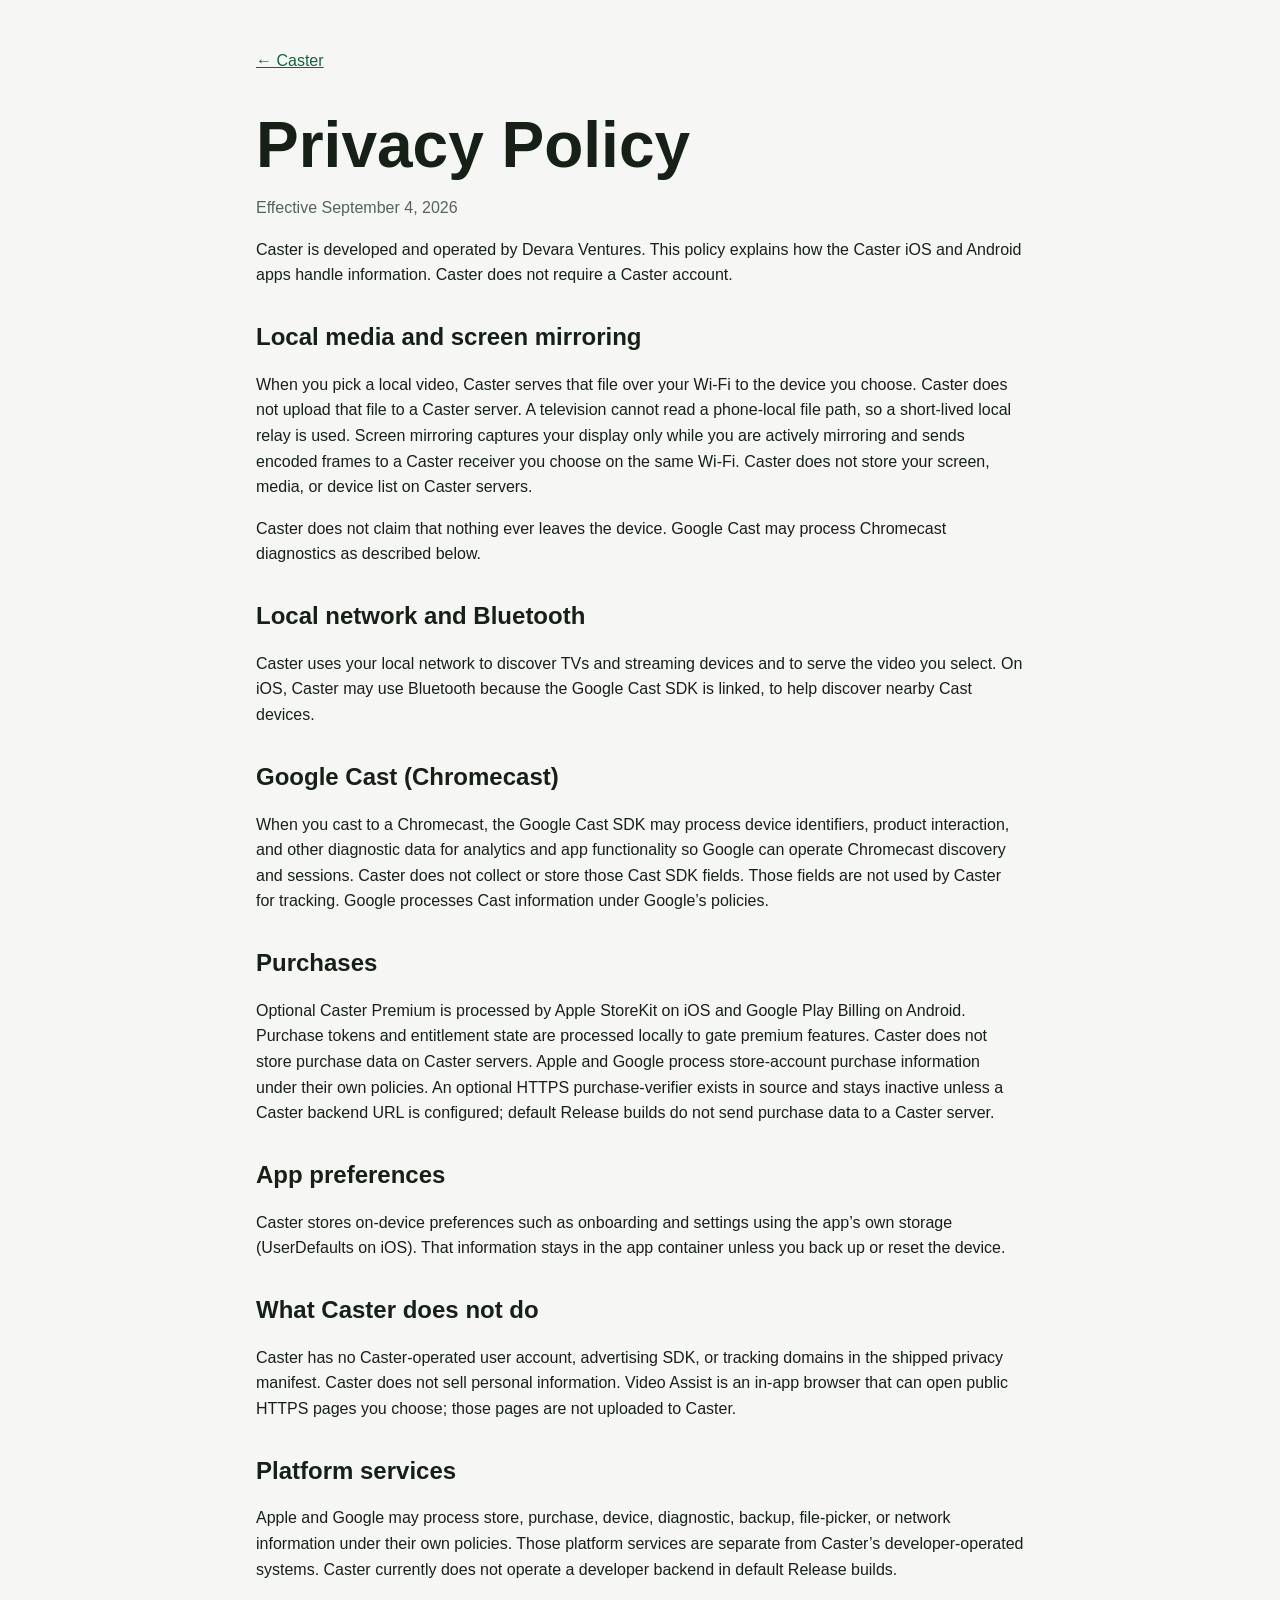
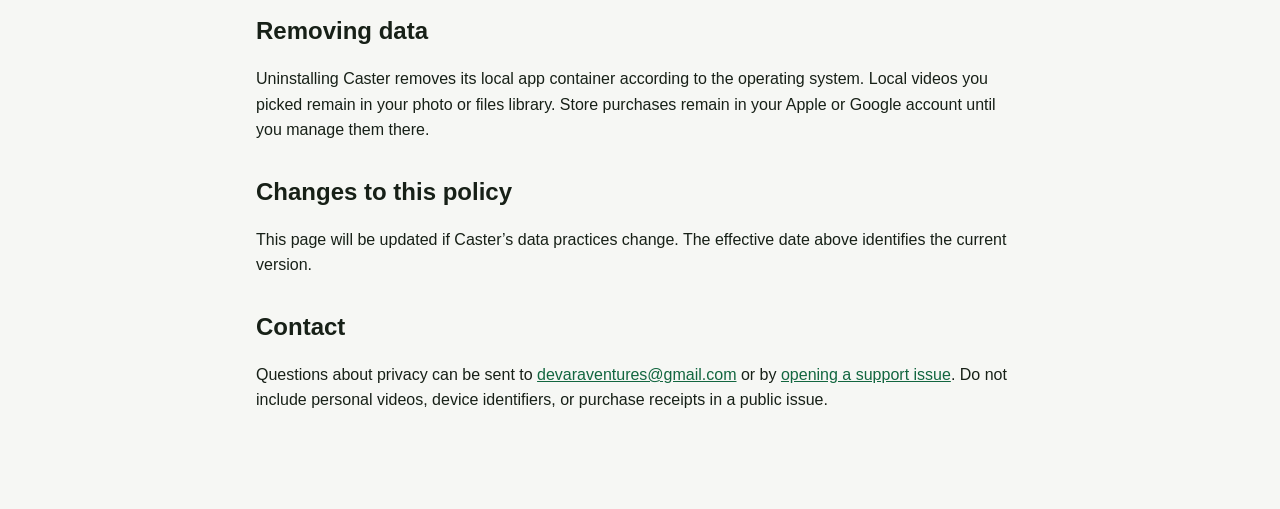
==== privacy.html @ 83dca1e8 "Add Caster public home, privacy, support, and terms pages." ====
<!doctype html>
<html lang="en">
<head>
  <meta charset="utf-8">
  <meta name="viewport" content="width=device-width, initial-scale=1">
  <title>Caster Privacy Policy</title>
  <meta name="description" content="Privacy Policy for Caster.">
  <link rel="stylesheet" href="styles.css">
</head>
<body>
  <main>
    <a class="back" href="index.html">← Caster</a>
    <h1>Privacy Policy</h1>
    <p class="updated">Effective September 4, 2026</p>

    <p>Caster is developed and operated by Devara Ventures. This policy explains how the Caster iOS and Android apps handle information. Caster does not require a Caster account.</p>

    <h2>Local media and screen mirroring</h2>
    <p>When you pick a local video, Caster serves that file over your Wi-Fi to the device you choose. Caster does not upload that file to a Caster server. A television cannot read a phone-local file path, so a short-lived local relay is used. Screen mirroring captures your display only while you are actively mirroring and sends encoded frames to a Caster receiver you choose on the same Wi-Fi. Caster does not store your screen, media, or device list on Caster servers.</p>
    <p>Caster does not claim that nothing ever leaves the device. Google Cast may process Chromecast diagnostics as described below.</p>

    <h2>Local network and Bluetooth</h2>
    <p>Caster uses your local network to discover TVs and streaming devices and to serve the video you select. On iOS, Caster may use Bluetooth because the Google Cast SDK is linked, to help discover nearby Cast devices.</p>

    <h2>Google Cast (Chromecast)</h2>
    <p>When you cast to a Chromecast, the Google Cast SDK may process device identifiers, product interaction, and other diagnostic data for analytics and app functionality so Google can operate Chromecast discovery and sessions. Caster does not collect or store those Cast SDK fields. Those fields are not used by Caster for tracking. Google processes Cast information under Google’s policies.</p>

    <h2>Purchases</h2>
    <p>Optional Caster Premium is processed by Apple StoreKit on iOS and Google Play Billing on Android. Purchase tokens and entitlement state are processed locally to gate premium features. Caster does not store purchase data on Caster servers. Apple and Google process store-account purchase information under their own policies. An optional HTTPS purchase-verifier exists in source and stays inactive unless a Caster backend URL is configured; default Release builds do not send purchase data to a Caster server.</p>

    <h2>App preferences</h2>
    <p>Caster stores on-device preferences such as onboarding and settings using the app’s own storage (UserDefaults on iOS). That information stays in the app container unless you back up or reset the device.</p>

    <h2>What Caster does not do</h2>
    <p>Caster has no Caster-operated user account, advertising SDK, or tracking domains in the shipped privacy manifest. Caster does not sell personal information. Video Assist is an in-app browser that can open public HTTPS pages you choose; those pages are not uploaded to Caster.</p>

    <h2>Platform services</h2>
    <p>Apple and Google may process store, purchase, device, diagnostic, backup, file-picker, or network information under their own policies. Those platform services are separate from Caster’s developer-operated systems. Caster currently does not operate a developer backend in default Release builds.</p>

    <h2>Removing data</h2>
    <p>Uninstalling Caster removes its local app container according to the operating system. Local videos you picked remain in your photo or files library. Store purchases remain in your Apple or Google account until you manage them there.</p>

    <h2>Changes to this policy</h2>
    <p>This page will be updated if Caster’s data practices change. The effective date above identifies the current version.</p>

    <h2>Contact</h2>
    <p>Questions about privacy can be sent to <a href="mailto:devaraventures@gmail.com">devaraventures@gmail.com</a> or by <a href="https://github.com/ramsaijanapana/caster-public/issues/new">opening a support issue</a>. Do not include personal videos, device identifiers, or purchase receipts in a public issue.</p>
  </main>
</body>
</html>
---- styles.css ----
:root {
  color-scheme: light dark;
  font-family: -apple-system, BlinkMacSystemFont, "Segoe UI", sans-serif;
  line-height: 1.6;
  background: #f6f7f4;
  color: #172017;
}

body { margin: 0; }
main { max-width: 48rem; margin: 0 auto; padding: 3rem 1.25rem 5rem; }
header { padding: 2rem 0; }
h1 { font-size: clamp(2.2rem, 7vw, 4rem); line-height: 1.05; margin: .4rem 0 1rem; }
h2 { margin-top: 2.2rem; line-height: 1.2; }
a { color: #12663f; }
nav { display: grid; gap: .8rem; }
nav a { display: block; padding: 1rem 1.2rem; border: 1px solid #b8c8bc; border-radius: .8rem; background: #fff; text-decoration: none; font-weight: 600; }
.eyebrow { text-transform: uppercase; letter-spacing: .14em; font-weight: 700; color: #49604f; }
.updated { color: #56635a; }
.back { display: inline-block; margin-bottom: 2rem; }

@media (prefers-color-scheme: dark) {
  :root { background: #101510; color: #eff4ef; }
  a { color: #8fe0b1; }
  nav a { background: #192219; border-color: #354a39; }
  .eyebrow, .updated { color: #adc0b1; }
}
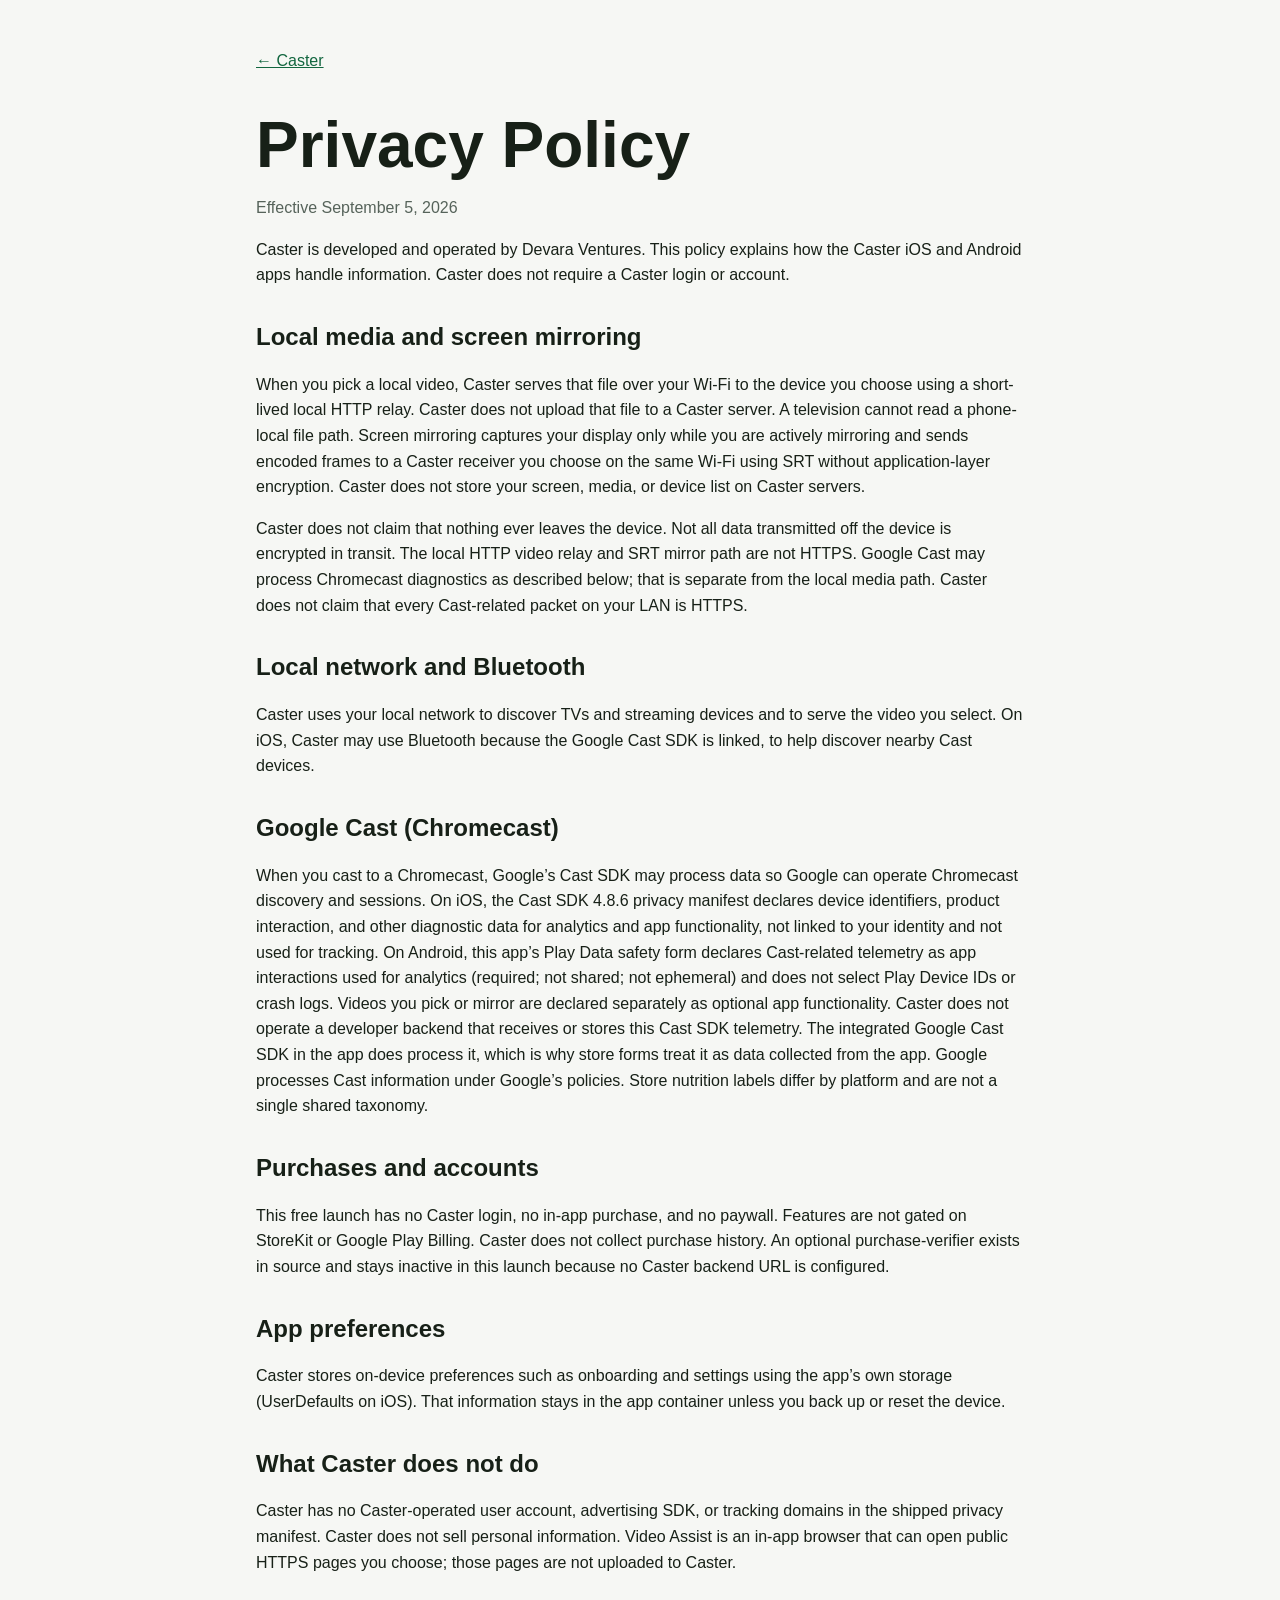
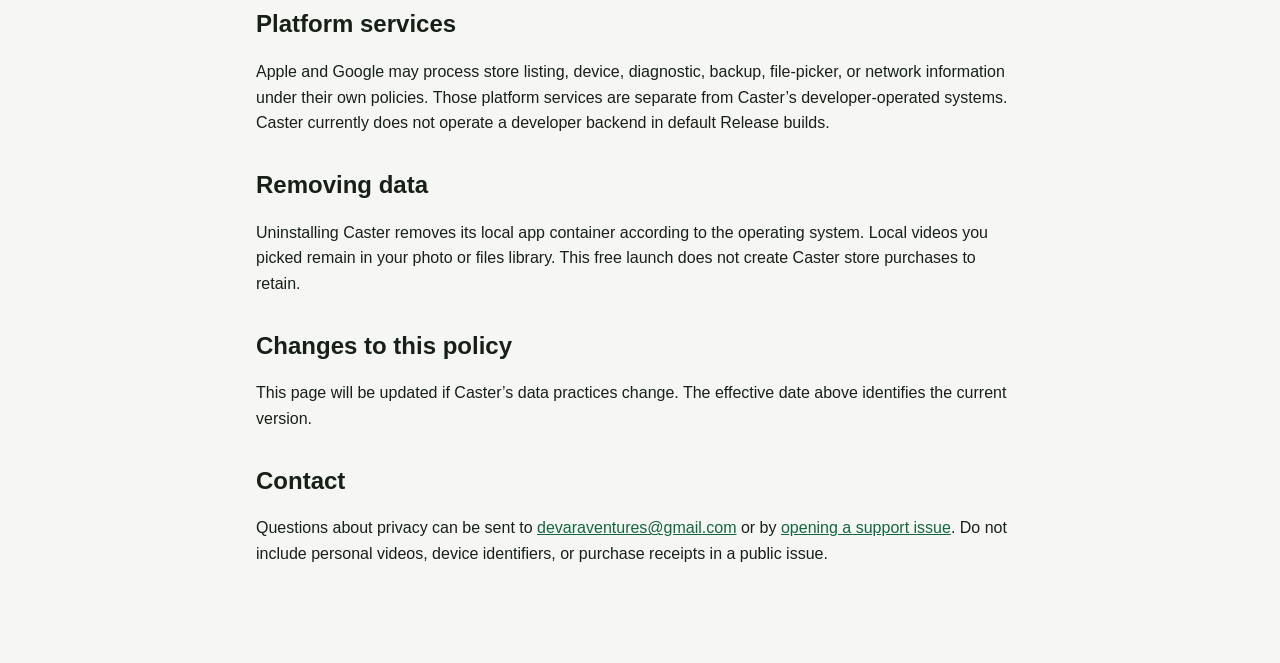
==== commit 46007f6b: "Align Caster public privacy, terms, and support with the free launch. Remove purchase gating, state " ====
--- a/privacy.html
+++ b/privacy.html
@@ -11,22 +11,22 @@
   <main>
     <a class="back" href="index.html">← Caster</a>
     <h1>Privacy Policy</h1>
-    <p class="updated">Effective September 4, 2026</p>
+    <p class="updated">Effective September 5, 2026</p>
 
-    <p>Caster is developed and operated by Devara Ventures. This policy explains how the Caster iOS and Android apps handle information. Caster does not require a Caster account.</p>
+    <p>Caster is developed and operated by Devara Ventures. This policy explains how the Caster iOS and Android apps handle information. Caster does not require a Caster login or account.</p>
 
     <h2>Local media and screen mirroring</h2>
-    <p>When you pick a local video, Caster serves that file over your Wi-Fi to the device you choose. Caster does not upload that file to a Caster server. A television cannot read a phone-local file path, so a short-lived local relay is used. Screen mirroring captures your display only while you are actively mirroring and sends encoded frames to a Caster receiver you choose on the same Wi-Fi. Caster does not store your screen, media, or device list on Caster servers.</p>
-    <p>Caster does not claim that nothing ever leaves the device. Google Cast may process Chromecast diagnostics as described below.</p>
+    <p>When you pick a local video, Caster serves that file over your Wi-Fi to the device you choose using a short-lived local HTTP relay. Caster does not upload that file to a Caster server. A television cannot read a phone-local file path. Screen mirroring captures your display only while you are actively mirroring and sends encoded frames to a Caster receiver you choose on the same Wi-Fi using SRT without application-layer encryption. Caster does not store your screen, media, or device list on Caster servers.</p>
+    <p>Caster does not claim that nothing ever leaves the device. Not all data transmitted off the device is encrypted in transit. The local HTTP video relay and SRT mirror path are not HTTPS. Google Cast may process Chromecast diagnostics as described below; that is separate from the local media path. Caster does not claim that every Cast-related packet on your LAN is HTTPS.</p>
 
     <h2>Local network and Bluetooth</h2>
     <p>Caster uses your local network to discover TVs and streaming devices and to serve the video you select. On iOS, Caster may use Bluetooth because the Google Cast SDK is linked, to help discover nearby Cast devices.</p>
 
     <h2>Google Cast (Chromecast)</h2>
-    <p>When you cast to a Chromecast, the Google Cast SDK may process device identifiers, product interaction, and other diagnostic data for analytics and app functionality so Google can operate Chromecast discovery and sessions. Caster does not collect or store those Cast SDK fields. Those fields are not used by Caster for tracking. Google processes Cast information under Google’s policies.</p>
+    <p>When you cast to a Chromecast, Google’s Cast SDK may process data so Google can operate Chromecast discovery and sessions. On iOS, the Cast SDK 4.8.6 privacy manifest declares device identifiers, product interaction, and other diagnostic data for analytics and app functionality, not linked to your identity and not used for tracking. On Android, this app’s Play Data safety form declares Cast-related telemetry as app interactions used for analytics (required; not shared; not ephemeral) and does not select Play Device IDs or crash logs. Videos you pick or mirror are declared separately as optional app functionality. Caster does not operate a developer backend that receives or stores this Cast SDK telemetry. The integrated Google Cast SDK in the app does process it, which is why store forms treat it as data collected from the app. Google processes Cast information under Google’s policies. Store nutrition labels differ by platform and are not a single shared taxonomy.</p>
 
-    <h2>Purchases</h2>
-    <p>Optional Caster Premium is processed by Apple StoreKit on iOS and Google Play Billing on Android. Purchase tokens and entitlement state are processed locally to gate premium features. Caster does not store purchase data on Caster servers. Apple and Google process store-account purchase information under their own policies. An optional HTTPS purchase-verifier exists in source and stays inactive unless a Caster backend URL is configured; default Release builds do not send purchase data to a Caster server.</p>
+    <h2>Purchases and accounts</h2>
+    <p>This free launch has no Caster login, no in-app purchase, and no paywall. Features are not gated on StoreKit or Google Play Billing. Caster does not collect purchase history. An optional purchase-verifier exists in source and stays inactive in this launch because no Caster backend URL is configured.</p>
 
     <h2>App preferences</h2>
     <p>Caster stores on-device preferences such as onboarding and settings using the app’s own storage (UserDefaults on iOS). That information stays in the app container unless you back up or reset the device.</p>
@@ -35,10 +35,10 @@
     <p>Caster has no Caster-operated user account, advertising SDK, or tracking domains in the shipped privacy manifest. Caster does not sell personal information. Video Assist is an in-app browser that can open public HTTPS pages you choose; those pages are not uploaded to Caster.</p>
 
     <h2>Platform services</h2>
-    <p>Apple and Google may process store, purchase, device, diagnostic, backup, file-picker, or network information under their own policies. Those platform services are separate from Caster’s developer-operated systems. Caster currently does not operate a developer backend in default Release builds.</p>
+    <p>Apple and Google may process store listing, device, diagnostic, backup, file-picker, or network information under their own policies. Those platform services are separate from Caster’s developer-operated systems. Caster currently does not operate a developer backend in default Release builds.</p>
 
     <h2>Removing data</h2>
-    <p>Uninstalling Caster removes its local app container according to the operating system. Local videos you picked remain in your photo or files library. Store purchases remain in your Apple or Google account until you manage them there.</p>
+    <p>Uninstalling Caster removes its local app container according to the operating system. Local videos you picked remain in your photo or files library. This free launch does not create Caster store purchases to retain.</p>
 
     <h2>Changes to this policy</h2>
     <p>This page will be updated if Caster’s data practices change. The effective date above identifies the current version.</p>
